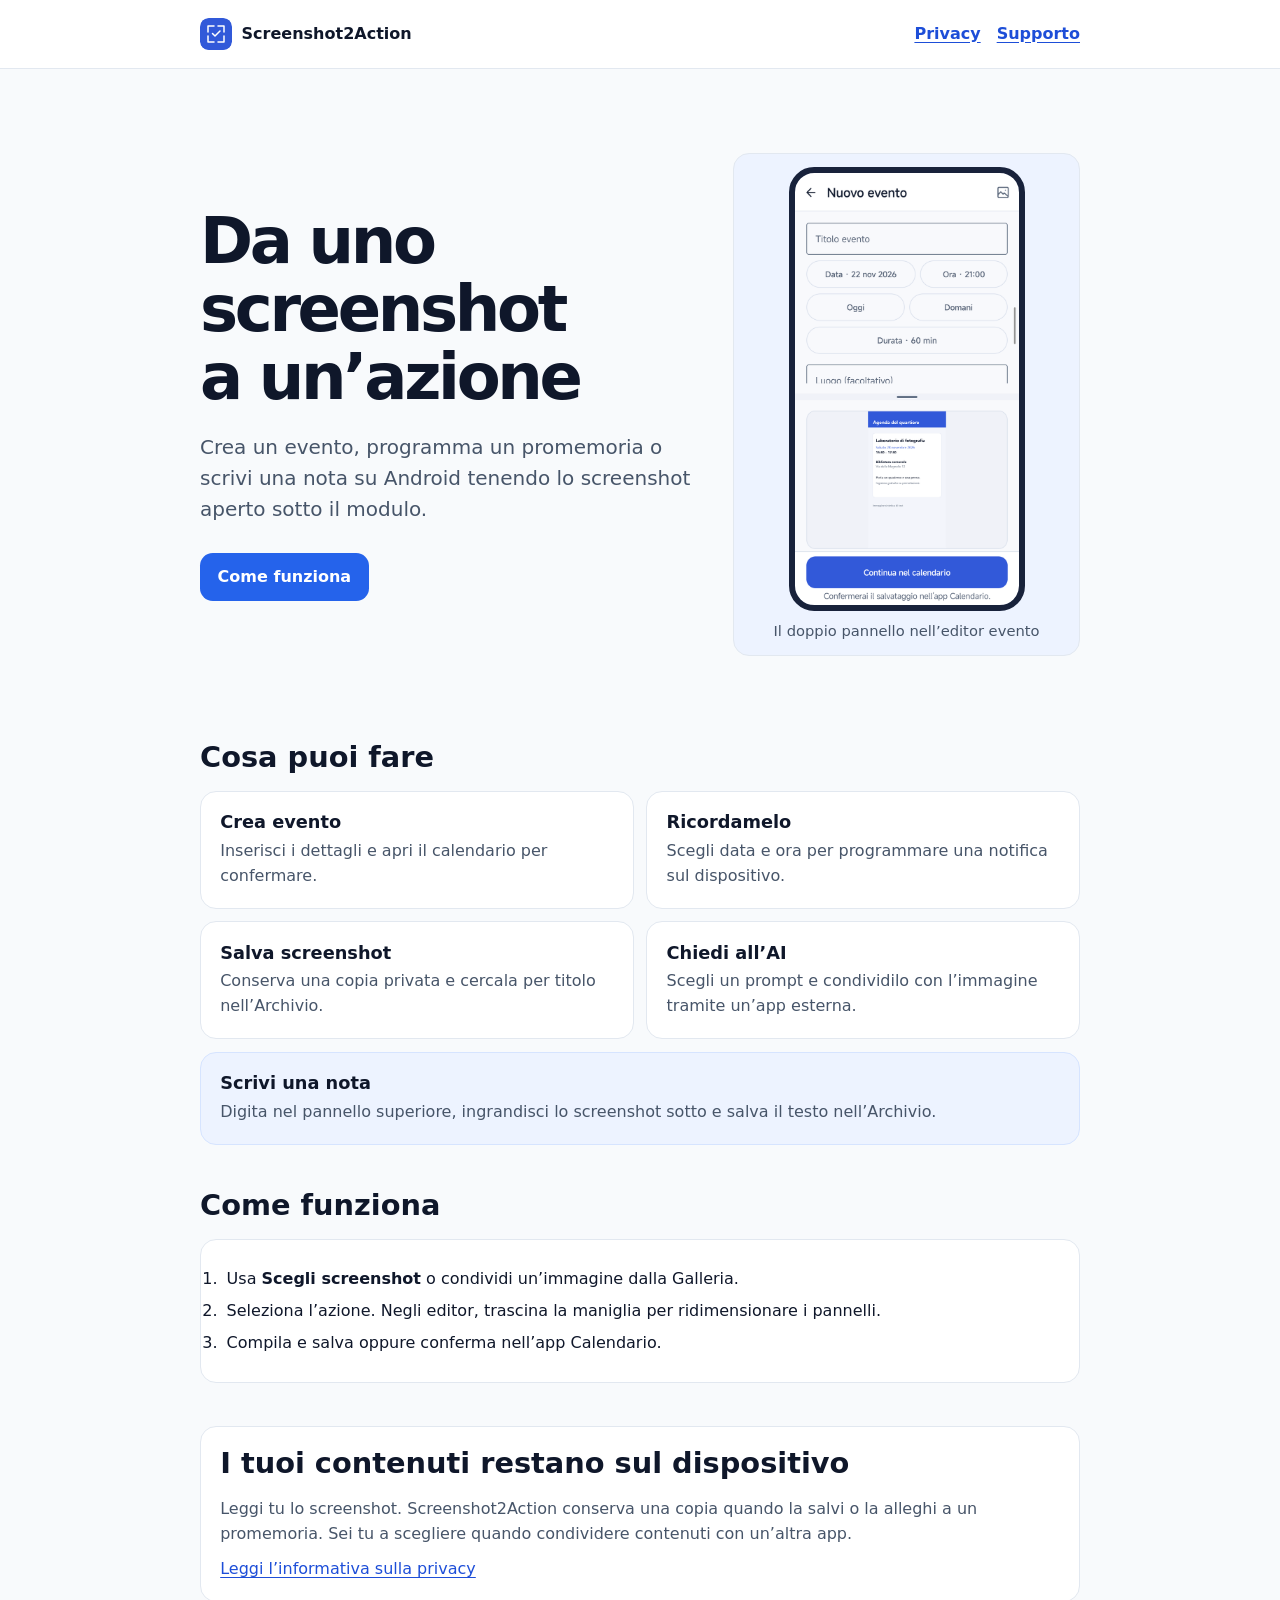
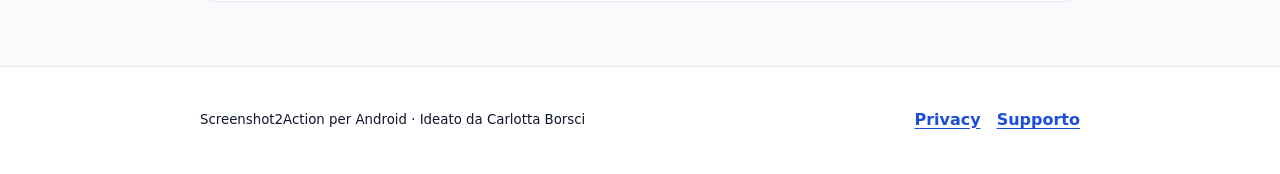
==== index.html @ 466553a7 "Add files via upload" ====
<!doctype html>
<html lang="it">
<head>
  <meta charset="utf-8">
  <meta name="viewport" content="width=device-width, initial-scale=1">
  <meta name="description" content="Screenshot2Action per Android. Crea eventi, promemoria e note leggendo lo screenshot sullo stesso schermo.">
  <title>Screenshot2Action · Da uno screenshot a un’azione</title>
  <link rel="icon" href="logo.svg" type="image/svg+xml">
  <link rel="stylesheet" href="style.css">
</head>
<body>
  <a class="skip" href="#contenuto">Vai al contenuto</a>
  <header class="site-header">
    <div class="wrap bar">
      <a class="brand" href="index.html" aria-current="page"><img src="logo.svg" alt="" width="32" height="32">Screenshot2Action</a>
      <nav aria-label="Navigazione principale"><a href="privacy.html">Privacy</a><a href="support.html">Supporto</a></nav>
    </div>
  </header>
  <main class="wrap" id="contenuto">
    <section class="hero" aria-labelledby="titolo">
      <div>
        <h1 id="titolo">Da uno screenshot a un’azione</h1>
        <p class="lead">Crea un evento, programma un promemoria o scrivi una nota su Android tenendo lo screenshot aperto sotto il modulo.</p>
        <a class="button" href="#come-funziona">Come funziona</a>
        <!-- Aggiungere il collegamento Google Play solo dopo aver verificato l’URL ufficiale. -->
      </div>
      <figure class="demo">
        <img src="editor.png" width="640" height="1235" alt="Editor di Screenshot2Action con il modulo evento sopra, la schermata d’esempio sotto e il pulsante Continua nel calendario in fondo.">
        <figcaption>Il doppio pannello nell’editor evento</figcaption>
      </figure>
    </section>
    <section class="section" aria-labelledby="azioni">
      <h2 id="azioni">Cosa puoi fare</h2>
      <div class="grid">
        <div class="card"><h3>Crea evento</h3><p>Inserisci i dettagli e apri il calendario per confermare.</p></div>
        <div class="card"><h3>Ricordamelo</h3><p>Scegli data e ora per programmare una notifica sul dispositivo.</p></div>
        <div class="card"><h3>Salva screenshot</h3><p>Conserva una copia privata e cercala per titolo nell’Archivio.</p></div>
        <div class="card"><h3>Chiedi all’AI</h3><p>Scegli un prompt e condividilo con l’immagine tramite un’app esterna.</p></div>
      </div>
      <div class="card note"><h3>Scrivi una nota</h3><p>Digita nel pannello superiore, ingrandisci lo screenshot sotto e salva il testo nell’Archivio.</p></div>
    </section>
    <section class="section" id="come-funziona" aria-labelledby="passaggi">
      <h2 id="passaggi">Come funziona</h2>
      <ol class="steps panel">
        <li>Usa <strong>Scegli screenshot</strong> o condividi un’immagine dalla Galleria.</li>
        <li>Seleziona l’azione. Negli editor, trascina la maniglia per ridimensionare i pannelli.</li>
        <li>Compila e salva oppure conferma nell’app Calendario.</li>
      </ol>
    </section>
    <section class="section panel" aria-labelledby="dati">
      <h2 id="dati">I tuoi contenuti restano sul dispositivo</h2>
      <p>Leggi tu lo screenshot. Screenshot2Action conserva una copia quando la salvi o la alleghi a un promemoria. Sei tu a scegliere quando condividere contenuti con un’altra app.</p>
      <p><a href="privacy.html">Leggi l’informativa sulla privacy</a></p>
    </section>
  </main>
  <footer class="site-footer"><div class="wrap bar"><small>Screenshot2Action per Android · Ideato da Carlotta Borsci</small><nav aria-label="Informazioni"><a href="privacy.html">Privacy</a><a href="support.html">Supporto</a></nav></div></footer>
</body>
</html>
---- style.css ----
:root {
  color-scheme: light;
  --page: #f8fafc;
  --text: #0f172a;
  --muted: #475569;
  --accent: #2563eb;
  --accent-dark: #1d4ed8;
  --line: #e2e8f0;
  --soft: #edf3ff;
  --surface: #fff;
  font-family: system-ui, -apple-system, "Segoe UI", sans-serif;
  font-size: 100%;
  line-height: 1.55;
}
*, *::before, *::after { box-sizing: border-box; }
body { margin: 0; background: var(--page); color: var(--text); }
a { color: var(--accent-dark); text-underline-offset: .18em; }
a:hover { color: #153185; }
a:focus-visible, summary:focus-visible { outline: 3px solid var(--accent); outline-offset: 4px; border-radius: 4px; }
.wrap { width: min(100% - 2.5rem, 55rem); margin-inline: auto; }
.skip { position: absolute; inset: .5rem auto auto .5rem; transform: translateY(-200%); padding: .75rem; background: white; z-index: 5; }
.skip:focus { transform: translateY(0); }
.site-header, .site-footer { background: var(--surface); }
.site-header { border-bottom: 1px solid var(--line); }
.site-footer { border-top: 1px solid var(--line); margin-top: 4rem; padding-block: 1.2rem; }
.bar { display: flex; align-items: center; flex-wrap: wrap; justify-content: space-between; gap: .35rem 1rem; min-height: 4.25rem; padding-block: .45rem; }
.brand { display: inline-flex; align-items: center; gap: .6rem; color: var(--text); font-weight: 730; text-decoration: none; }
.brand img { width: 2rem; height: 2rem; border-radius: .55rem; }
nav { display: flex; flex-wrap: wrap; align-items: center; gap: .2rem 1rem; }
nav a { display: inline-flex; align-items: center; min-height: 2.75rem; font-weight: 600; }
nav a[aria-current="page"] { color: var(--text); }
.hero { padding-block: clamp(2.5rem, 7vw, 5.25rem) 2.5rem; display: grid; gap: 2rem; align-items: center; }
.hero h1, .article h1 { font-size: clamp(2.2rem, 7.4vw, 4rem); margin: 0 0 1rem; line-height: 1.06; letter-spacing: -.052em; text-wrap: balance; overflow-wrap: anywhere; }
.article h1 { font-size: clamp(2rem, 6.2vw, 3.25rem); }
.lead { font-size: clamp(1.06rem, 2.6vw, 1.25rem); color: var(--muted); max-width: 38rem; }
.button { display: inline-flex; align-items: center; min-height: 3rem; margin-top: .5rem; padding: .6rem 1.1rem; background: var(--accent); color: white; text-decoration: none; font-weight: 680; border-radius: .8rem; }
.button:hover { background: var(--accent-dark); color: white; }
.demo { margin: 0; padding: 1.2rem 1rem .8rem; border: 1px solid var(--line); border-radius: 1rem; background: var(--soft); text-align: center; }
.demo img { display: block; margin-inline: auto; width: min(100%, 14rem); height: auto; outline: .375rem solid #18223b; border-radius: 1.2rem; background: var(--page); }
.demo figcaption { margin-top: .9rem; color: var(--muted); font-size: .92rem; }
.section { margin-top: 2.7rem; scroll-margin-top: 1rem; }
h2 { line-height: 1.22; font-size: clamp(1.42rem, 3.4vw, 1.8rem); margin: 0 0 1rem; }
h3 { font-size: 1.11rem; margin: 0 0 .35rem; line-height: 1.25; }
.grid { display: grid; gap: .8rem; }
.card, .panel, details { padding: 1.2rem; background: var(--surface); border: 1px solid var(--line); border-radius: 1rem; }
.card p, .panel p { margin: 0; color: var(--muted); }
.card p + p, .panel p + p { margin-top: .65rem; }
.note { margin-top: .8rem; background: var(--soft); border-color: #d6e4ff; }
.steps { padding-left: 1.35rem; margin: 0; }
.steps li { padding-left: .25rem; margin-block: .45rem; }
.article { padding-top: clamp(2rem, 5vw, 3.2rem); }
.article section, .article details { margin-top: 1rem; }
.article section p { margin: .55rem 0 0; }
.article li + li { margin-top: .35rem; }
.meta { color: var(--muted); }
.draft { border-left: 4px solid #a7640b; background: #fff7e8; }
.draft p { color: #553510; }
summary { cursor: pointer; font-weight: 700; min-height: 1.55rem; }
details p { color: var(--muted); margin: .6rem 0 0; }
@media (min-width: 44rem) {
  .hero { grid-template-columns: minmax(0, 1.3fr) minmax(0, .9fr); }
  .grid { grid-template-columns: repeat(2, minmax(0, 1fr)); }
}
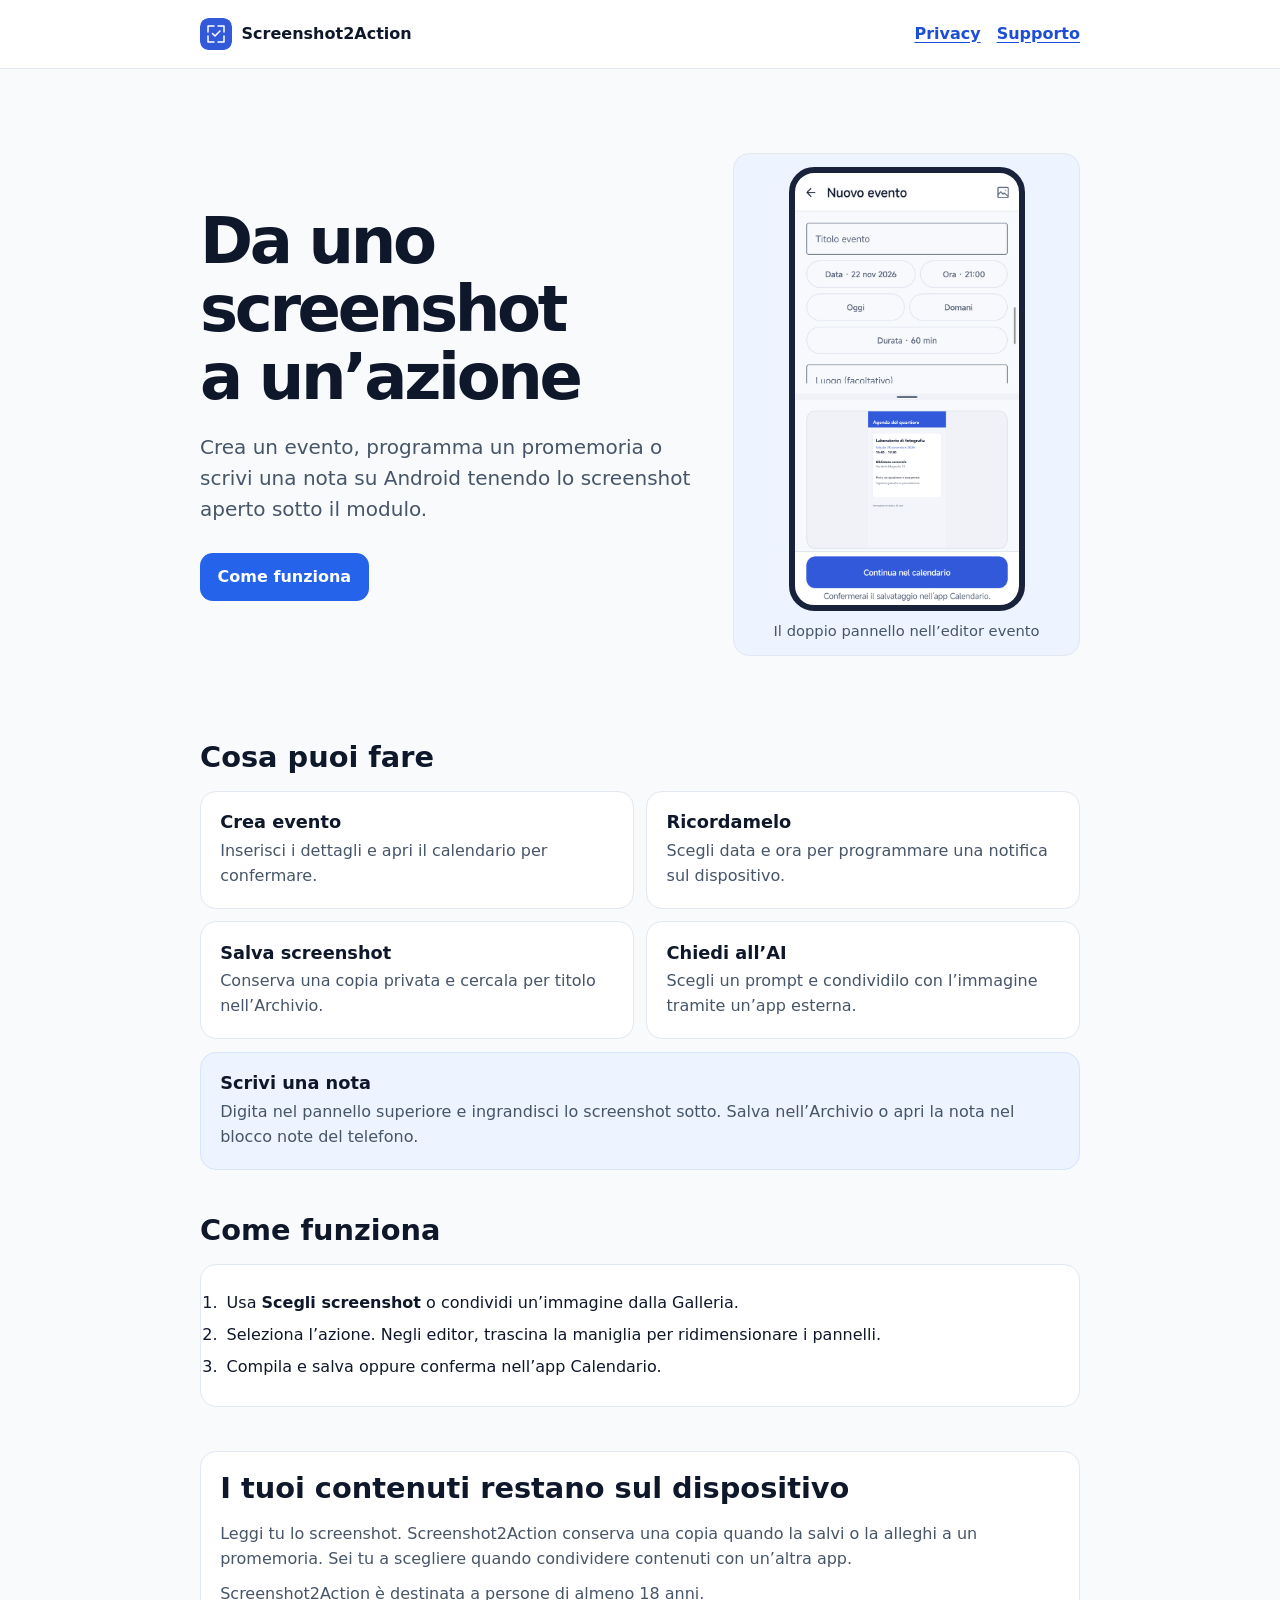
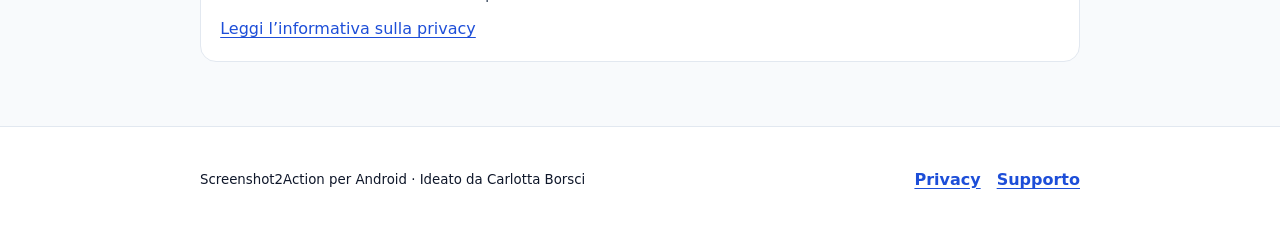
==== commit d2798c75: "Add files via upload" ====
--- a/index.html
+++ b/index.html
@@ -37,7 +37,7 @@
         <div class="card"><h3>Salva screenshot</h3><p>Conserva una copia privata e cercala per titolo nell’Archivio.</p></div>
         <div class="card"><h3>Chiedi all’AI</h3><p>Scegli un prompt e condividilo con l’immagine tramite un’app esterna.</p></div>
       </div>
-      <div class="card note"><h3>Scrivi una nota</h3><p>Digita nel pannello superiore, ingrandisci lo screenshot sotto e salva il testo nell’Archivio.</p></div>
+      <div class="card note"><h3>Scrivi una nota</h3><p>Digita nel pannello superiore e ingrandisci lo screenshot sotto. Salva nell’Archivio o apri la nota nel blocco note del telefono.</p></div>
     </section>
     <section class="section" id="come-funziona" aria-labelledby="passaggi">
       <h2 id="passaggi">Come funziona</h2>
@@ -50,6 +50,7 @@
     <section class="section panel" aria-labelledby="dati">
       <h2 id="dati">I tuoi contenuti restano sul dispositivo</h2>
       <p>Leggi tu lo screenshot. Screenshot2Action conserva una copia quando la salvi o la alleghi a un promemoria. Sei tu a scegliere quando condividere contenuti con un’altra app.</p>
+      <p>Screenshot2Action è destinata a persone di almeno 18 anni.</p>
       <p><a href="privacy.html">Leggi l’informativa sulla privacy</a></p>
     </section>
   </main>
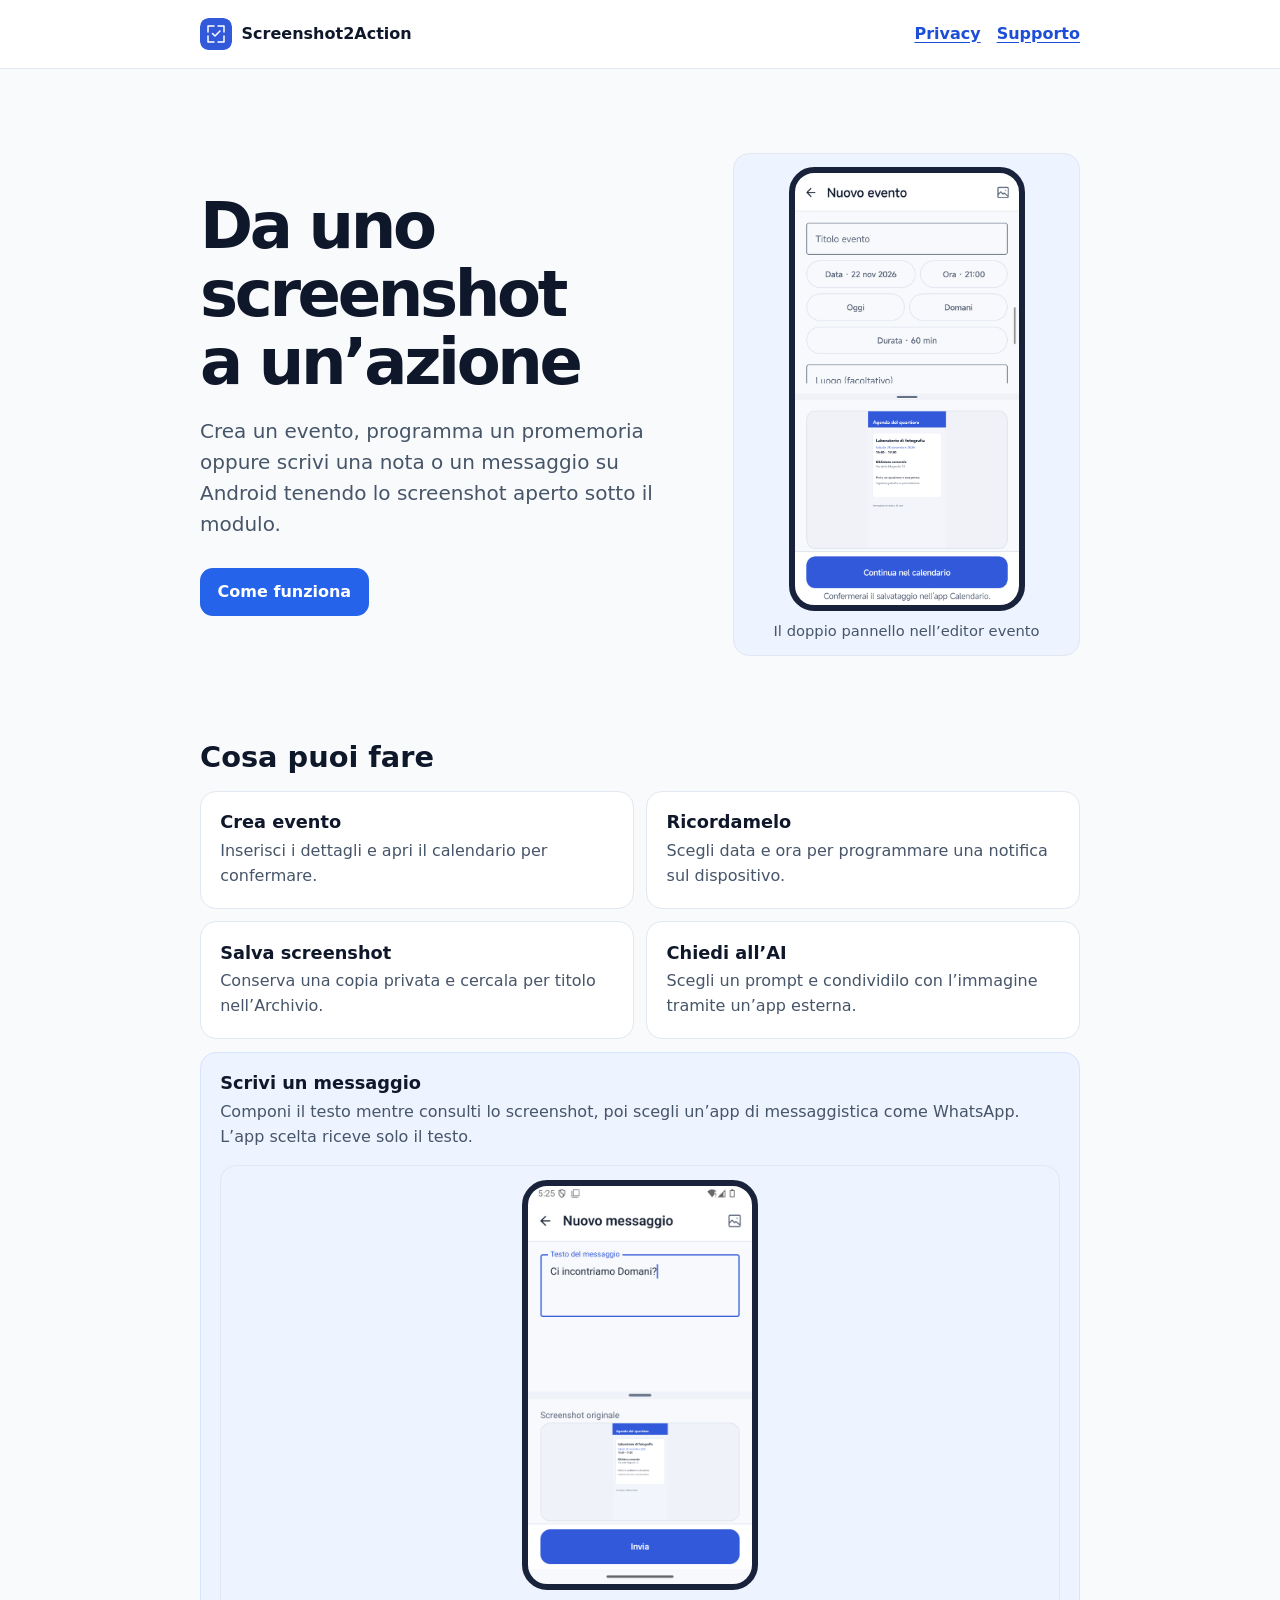
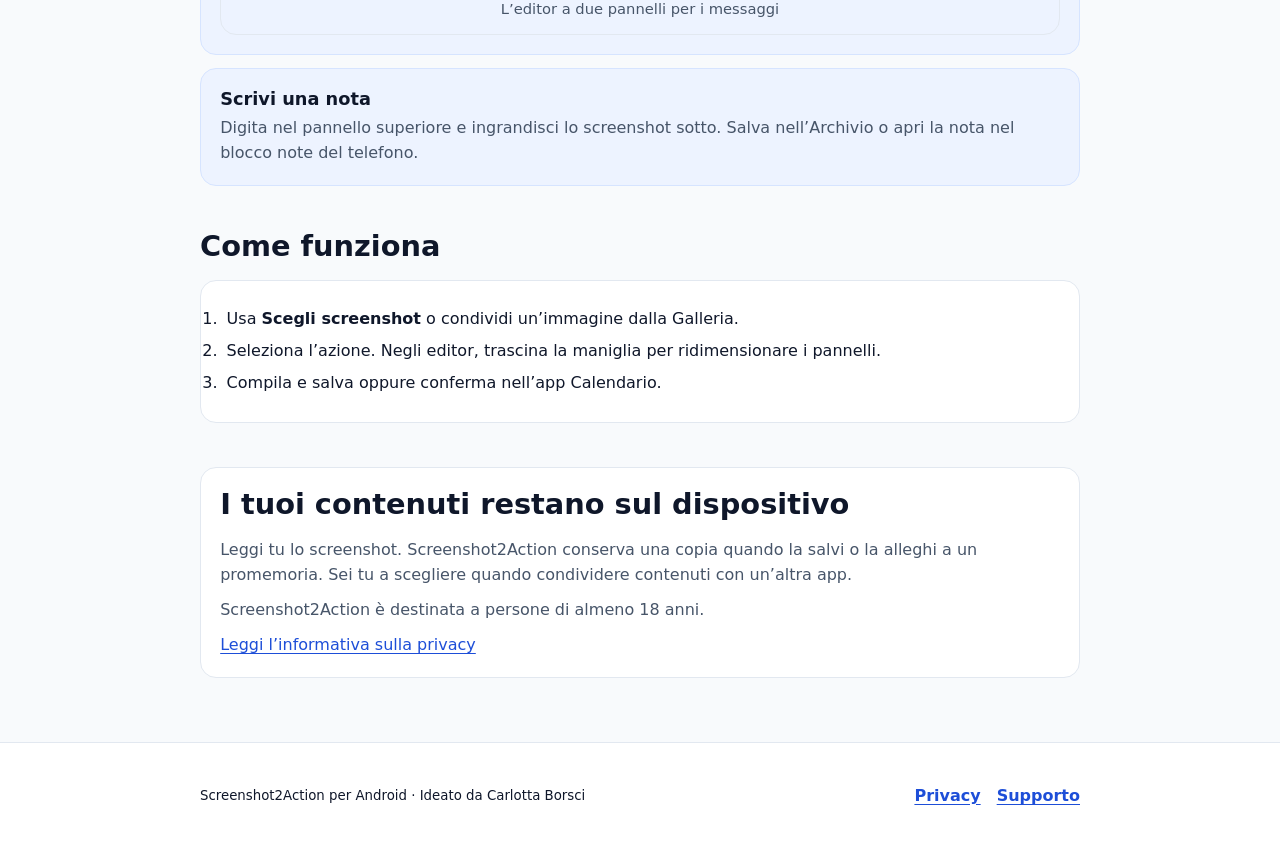
==== commit 774330d2: "Add files via upload" ====
--- a/index.html
+++ b/index.html
@@ -1,60 +1,63 @@
-<!doctype html>
-<html lang="it">
-<head>
-  <meta charset="utf-8">
-  <meta name="viewport" content="width=device-width, initial-scale=1">
-  <meta name="description" content="Screenshot2Action per Android. Crea eventi, promemoria e note leggendo lo screenshot sullo stesso schermo.">
-  <title>Screenshot2Action · Da uno screenshot a un’azione</title>
-  <link rel="icon" href="logo.svg" type="image/svg+xml">
-  <link rel="stylesheet" href="style.css">
-</head>
-<body>
-  <a class="skip" href="#contenuto">Vai al contenuto</a>
-  <header class="site-header">
-    <div class="wrap bar">
-      <a class="brand" href="index.html" aria-current="page"><img src="logo.svg" alt="" width="32" height="32">Screenshot2Action</a>
-      <nav aria-label="Navigazione principale"><a href="privacy.html">Privacy</a><a href="support.html">Supporto</a></nav>
-    </div>
-  </header>
-  <main class="wrap" id="contenuto">
-    <section class="hero" aria-labelledby="titolo">
-      <div>
-        <h1 id="titolo">Da uno screenshot a un’azione</h1>
-        <p class="lead">Crea un evento, programma un promemoria o scrivi una nota su Android tenendo lo screenshot aperto sotto il modulo.</p>
-        <a class="button" href="#come-funziona">Come funziona</a>
-        <!-- Aggiungere il collegamento Google Play solo dopo aver verificato l’URL ufficiale. -->
-      </div>
-      <figure class="demo">
-        <img src="editor.png" width="640" height="1235" alt="Editor di Screenshot2Action con il modulo evento sopra, la schermata d’esempio sotto e il pulsante Continua nel calendario in fondo.">
-        <figcaption>Il doppio pannello nell’editor evento</figcaption>
-      </figure>
-    </section>
-    <section class="section" aria-labelledby="azioni">
-      <h2 id="azioni">Cosa puoi fare</h2>
-      <div class="grid">
-        <div class="card"><h3>Crea evento</h3><p>Inserisci i dettagli e apri il calendario per confermare.</p></div>
-        <div class="card"><h3>Ricordamelo</h3><p>Scegli data e ora per programmare una notifica sul dispositivo.</p></div>
-        <div class="card"><h3>Salva screenshot</h3><p>Conserva una copia privata e cercala per titolo nell’Archivio.</p></div>
-        <div class="card"><h3>Chiedi all’AI</h3><p>Scegli un prompt e condividilo con l’immagine tramite un’app esterna.</p></div>
-      </div>
-      <div class="card note"><h3>Scrivi una nota</h3><p>Digita nel pannello superiore e ingrandisci lo screenshot sotto. Salva nell’Archivio o apri la nota nel blocco note del telefono.</p></div>
-    </section>
-    <section class="section" id="come-funziona" aria-labelledby="passaggi">
-      <h2 id="passaggi">Come funziona</h2>
-      <ol class="steps panel">
-        <li>Usa <strong>Scegli screenshot</strong> o condividi un’immagine dalla Galleria.</li>
-        <li>Seleziona l’azione. Negli editor, trascina la maniglia per ridimensionare i pannelli.</li>
-        <li>Compila e salva oppure conferma nell’app Calendario.</li>
-      </ol>
-    </section>
-    <section class="section panel" aria-labelledby="dati">
-      <h2 id="dati">I tuoi contenuti restano sul dispositivo</h2>
-      <p>Leggi tu lo screenshot. Screenshot2Action conserva una copia quando la salvi o la alleghi a un promemoria. Sei tu a scegliere quando condividere contenuti con un’altra app.</p>
-      <p>Screenshot2Action è destinata a persone di almeno 18 anni.</p>
-      <p><a href="privacy.html">Leggi l’informativa sulla privacy</a></p>
-    </section>
-  </main>
-  <footer class="site-footer"><div class="wrap bar"><small>Screenshot2Action per Android · Ideato da Carlotta Borsci</small><nav aria-label="Informazioni"><a href="privacy.html">Privacy</a><a href="support.html">Supporto</a></nav></div></footer>
-</body>
-</html>
+<!doctype html>
+<html lang="it">
+<head>
+  <meta charset="utf-8">
+  <meta name="viewport" content="width=device-width, initial-scale=1">
+  <meta name="description" content="Screenshot2Action per Android. Crea eventi, promemoria, note e messaggi leggendo lo screenshot sullo stesso schermo.">
+  <title>Screenshot2Action · Da uno screenshot a un’azione</title>
+  <link rel="icon" href="logo.svg" type="image/svg+xml">
+  <link rel="stylesheet" href="style.css">
+</head>
+<body>
+  <a class="skip" href="#contenuto">Vai al contenuto</a>
+  <header class="site-header">
+    <div class="wrap bar">
+      <a class="brand" href="index.html" aria-current="page"><img src="logo.svg" alt="" width="32" height="32">Screenshot2Action</a>
+      <nav aria-label="Navigazione principale"><a href="privacy.html">Privacy</a><a href="support.html">Supporto</a></nav>
+    </div>
+  </header>
+  <main class="wrap" id="contenuto">
+    <section class="hero" aria-labelledby="titolo">
+      <div>
+        <h1 id="titolo">Da uno screenshot a un’azione</h1>
+        <p class="lead">Crea un evento, programma un promemoria oppure scrivi una nota o un messaggio su Android tenendo lo screenshot aperto sotto il modulo.</p>
+        <a class="button" href="#come-funziona">Come funziona</a>
+        <!-- Aggiungere il collegamento Google Play solo dopo aver verificato l’URL ufficiale. -->
+      </div>
+      <figure class="demo">
+        <img src="editor.png" width="640" height="1235" alt="Editor di Screenshot2Action con il modulo evento sopra, la schermata d’esempio sotto e il pulsante Continua nel calendario in fondo.">
+        <figcaption>Il doppio pannello nell’editor evento</figcaption>
+      </figure>
+    </section>
+    <section class="section" aria-labelledby="azioni">
+      <h2 id="azioni">Cosa puoi fare</h2>
+      <div class="grid">
+        <div class="card"><h3>Crea evento</h3><p>Inserisci i dettagli e apri il calendario per confermare.</p></div>
+        <div class="card"><h3>Ricordamelo</h3><p>Scegli data e ora per programmare una notifica sul dispositivo.</p></div>
+        <div class="card"><h3>Salva screenshot</h3><p>Conserva una copia privata e cercala per titolo nell’Archivio.</p></div>
+        <div class="card"><h3>Chiedi all’AI</h3><p>Scegli un prompt e condividilo con l’immagine tramite un’app esterna.</p></div>
+      </div>
+      <div class="card note"><h3>Scrivi un messaggio</h3><p>Componi il testo mentre consulti lo screenshot, poi scegli un’app di messaggistica come WhatsApp. L’app scelta riceve solo il testo.</p>
+        <figure class="demo"><img src="message-editor.png" width="1080" height="1920" alt="Editor del messaggio con il campo di testo sopra, lo screenshot d’esempio sotto e il pulsante Invia in fondo."><figcaption>L’editor a due pannelli per i messaggi</figcaption></figure>
+      </div>
+      <div class="card note"><h3>Scrivi una nota</h3><p>Digita nel pannello superiore e ingrandisci lo screenshot sotto. Salva nell’Archivio o apri la nota nel blocco note del telefono.</p></div>
+    </section>
+    <section class="section" id="come-funziona" aria-labelledby="passaggi">
+      <h2 id="passaggi">Come funziona</h2>
+      <ol class="steps panel">
+        <li>Usa <strong>Scegli screenshot</strong> o condividi un’immagine dalla Galleria.</li>
+        <li>Seleziona l’azione. Negli editor, trascina la maniglia per ridimensionare i pannelli.</li>
+        <li>Compila e salva oppure conferma nell’app Calendario.</li>
+      </ol>
+    </section>
+    <section class="section panel" aria-labelledby="dati">
+      <h2 id="dati">I tuoi contenuti restano sul dispositivo</h2>
+      <p>Leggi tu lo screenshot. Screenshot2Action conserva una copia quando la salvi o la alleghi a un promemoria. Sei tu a scegliere quando condividere contenuti con un’altra app.</p>
+      <p>Screenshot2Action è destinata a persone di almeno 18 anni.</p>
+      <p><a href="privacy.html">Leggi l’informativa sulla privacy</a></p>
+    </section>
+  </main>
+  <footer class="site-footer"><div class="wrap bar"><small>Screenshot2Action per Android · Ideato da Carlotta Borsci</small><nav aria-label="Informazioni"><a href="privacy.html">Privacy</a><a href="support.html">Supporto</a></nav></div></footer>
+</body>
+</html>
 
--- a/style.css
+++ b/style.css
@@ -46,6 +46,7 @@
 .card p, .panel p { margin: 0; color: var(--muted); }
 .card p + p, .panel p + p { margin-top: .65rem; }
 .note { margin-top: .8rem; background: var(--soft); border-color: #d6e4ff; }
+.note .demo { margin-top: 1rem; }
 .steps { padding-left: 1.35rem; margin: 0; }
 .steps li { padding-left: .25rem; margin-block: .45rem; }
 .article { padding-top: clamp(2rem, 5vw, 3.2rem); }
